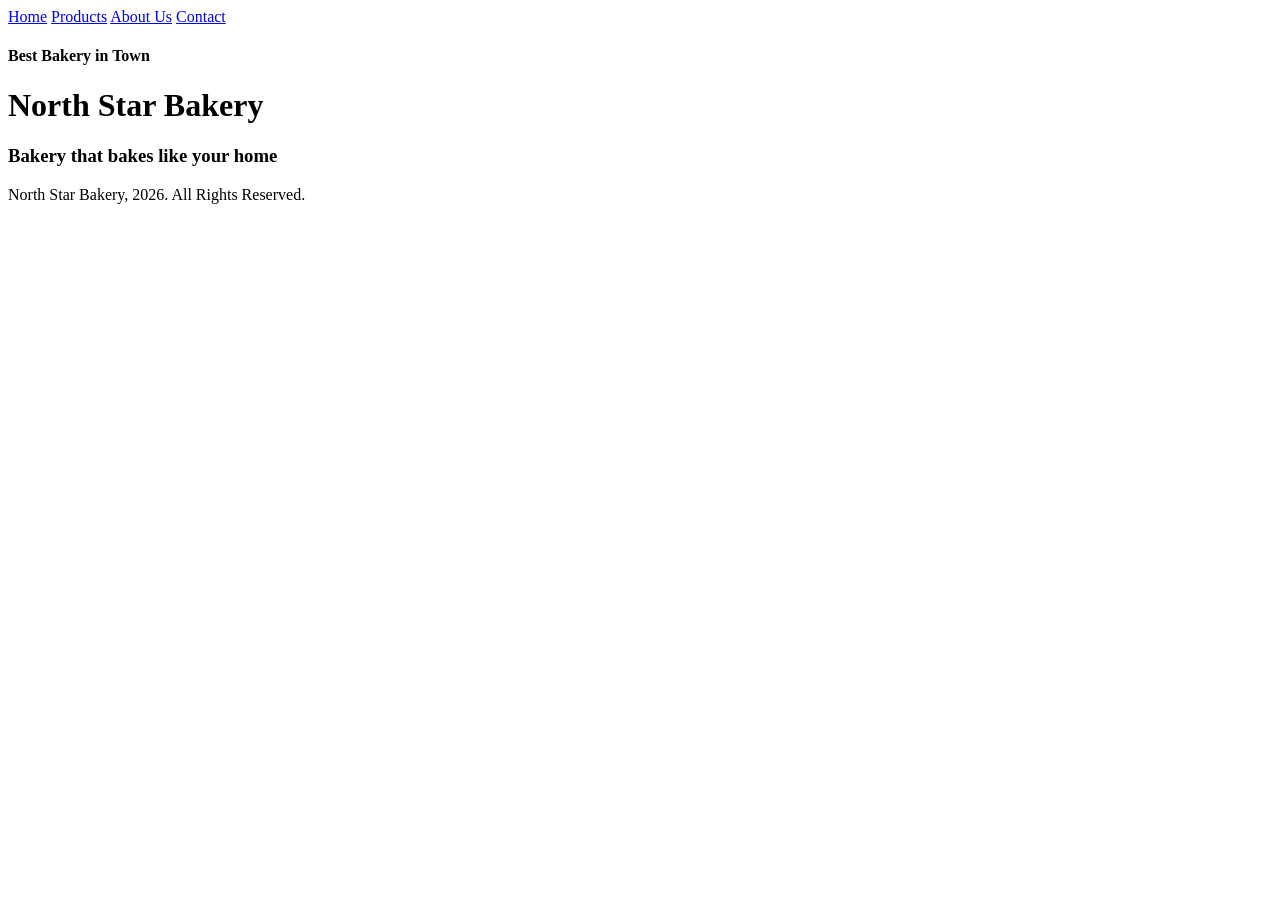
==== index.html @ e4b74cd3 "Bakery website basic setup project setup files created with basic html code and readme file updated " ====
<!doctype html>
<html lang="en">
  <head>
    <meta charset="UTF-8" />
    <meta name="viewport" content="width=device-width, initial-scale=1.0" />
    <title>North Star Bakery</title>
  </head>
  <body>
    <header>
      <nav>
        <a href="index.html">Home</a>
        <a href="pages/products.html">Products</a>
        <a href="pages/about.html">About Us</a>
        <a href="pages/contact.html">Contact</a>
      </nav>
    </header>
    <main>
      <h4>Best Bakery in Town</h4>
      <h1>North Star Bakery</h1>
      <h3>Bakery that bakes like your home</h3>
    </main>
    <footer>
      <p>North Star Bakery, 2026. All Rights Reserved.</p>
    </footer>
  </body>
</html>
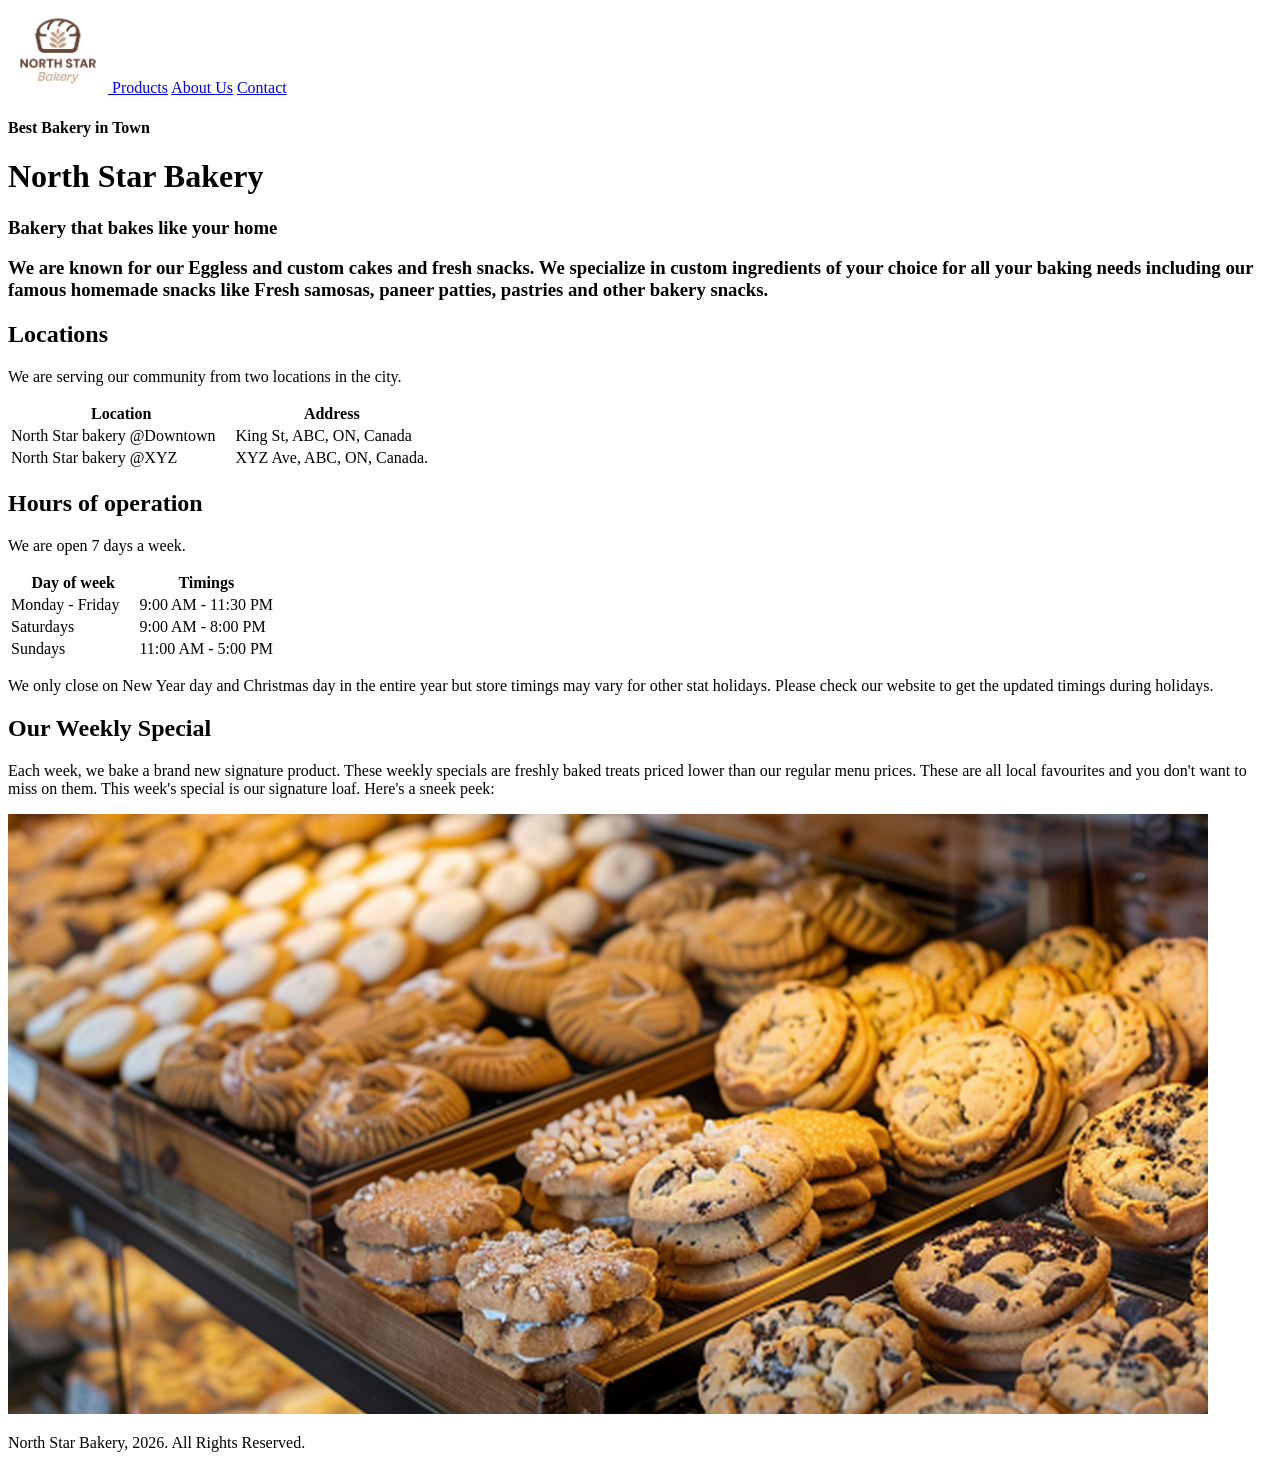
==== commit c827ce2f: "index page updated with required content Updated Read me file. Added images to the images directory." ====
--- a/index.html
+++ b/index.html
@@ -8,16 +8,92 @@
   <body>
     <header>
       <nav>
-        <a href="index.html">Home</a>
+        <a href="index.html">
+          <img
+            src="images/bakery-logo_c.png"
+            alt="North Star Bakery Home"
+            width="100"
+          />
+        </a>
         <a href="pages/products.html">Products</a>
         <a href="pages/about.html">About Us</a>
         <a href="pages/contact.html">Contact</a>
       </nav>
     </header>
     <main>
+      <!-- Welcome message -->
       <h4>Best Bakery in Town</h4>
       <h1>North Star Bakery</h1>
       <h3>Bakery that bakes like your home</h3>
+      <!-- Summary -->
+      <h3>
+        We are known for our Eggless and custom cakes and fresh snacks. We
+        specialize in custom ingredients of your choice for all your baking
+        needs including our famous homemade snacks like Fresh samosas, paneer
+        patties, pastries and other bakery snacks.
+      </h3>
+      <!-- Location -->
+      <h2>Locations</h2>
+      <p>We are serving our community from two locations in the city.</p>
+      <table>
+        <tr>
+          <th>Location</th>
+          <th>Address</th>
+        </tr>
+        <tr>
+          <td>North Star bakery @Downtown&emsp;</td>
+          <td>King St, ABC, ON, Canada</td>
+        </tr>
+        <tr>
+          <td>North Star bakery @XYZ</td>
+          <td>XYZ Ave, ABC, ON, Canada.</td>
+        </tr>
+      </table>
+      <!-- Hours and location snippets -->
+      <h2>Hours of operation</h2>
+      <p>We are open 7 days a week.</p>
+      <table>
+        <tr>
+          <th>Day of week</th>
+          <th>Timings</th>
+        </tr>
+        <tr>
+          <td>Monday - Friday&emsp;</td>
+          <td>9:00 AM - 11:30 PM</td>
+        </tr>
+        <tr>
+          <td>Saturdays</td>
+          <td>9:00 AM - 8:00 PM</td>
+        </tr>
+        <tr>
+          <td>Sundays</td>
+          <td>11:00 AM - 5:00 PM</td>
+        </tr>
+      </table>
+      <p>
+        We only close on New Year day and Christmas day in the entire year but
+        store timings may vary for other stat holidays. Please check our website
+        to get the updated timings during holidays.
+      </p>
+      <!-- featured item of the week -->
+      <h2>Our Weekly Special</h2>
+      <p>
+        Each week, we bake a brand new signature product. These weekly specials
+        are freshly baked treats priced lower than our regular menu prices.
+        These are all local favourites and you don't want to miss on them. This
+        week's special is our signature loaf. Here's a sneek peek:
+      </p>
+      <picture>
+        <source
+          srcset="images/bakery-feature-large_c.png"
+          media="(width > 480px)"
+        />
+        <img
+          src="images/bakery-feature-small_c.png"
+          alt="Featured baked items displayed in the baker's rack"
+          style="max-width: 98%; object-fit: fill"
+        />
+      </picture>
     </main>
     <footer>
       <p>North Star Bakery, 2026. All Rights Reserved.</p>
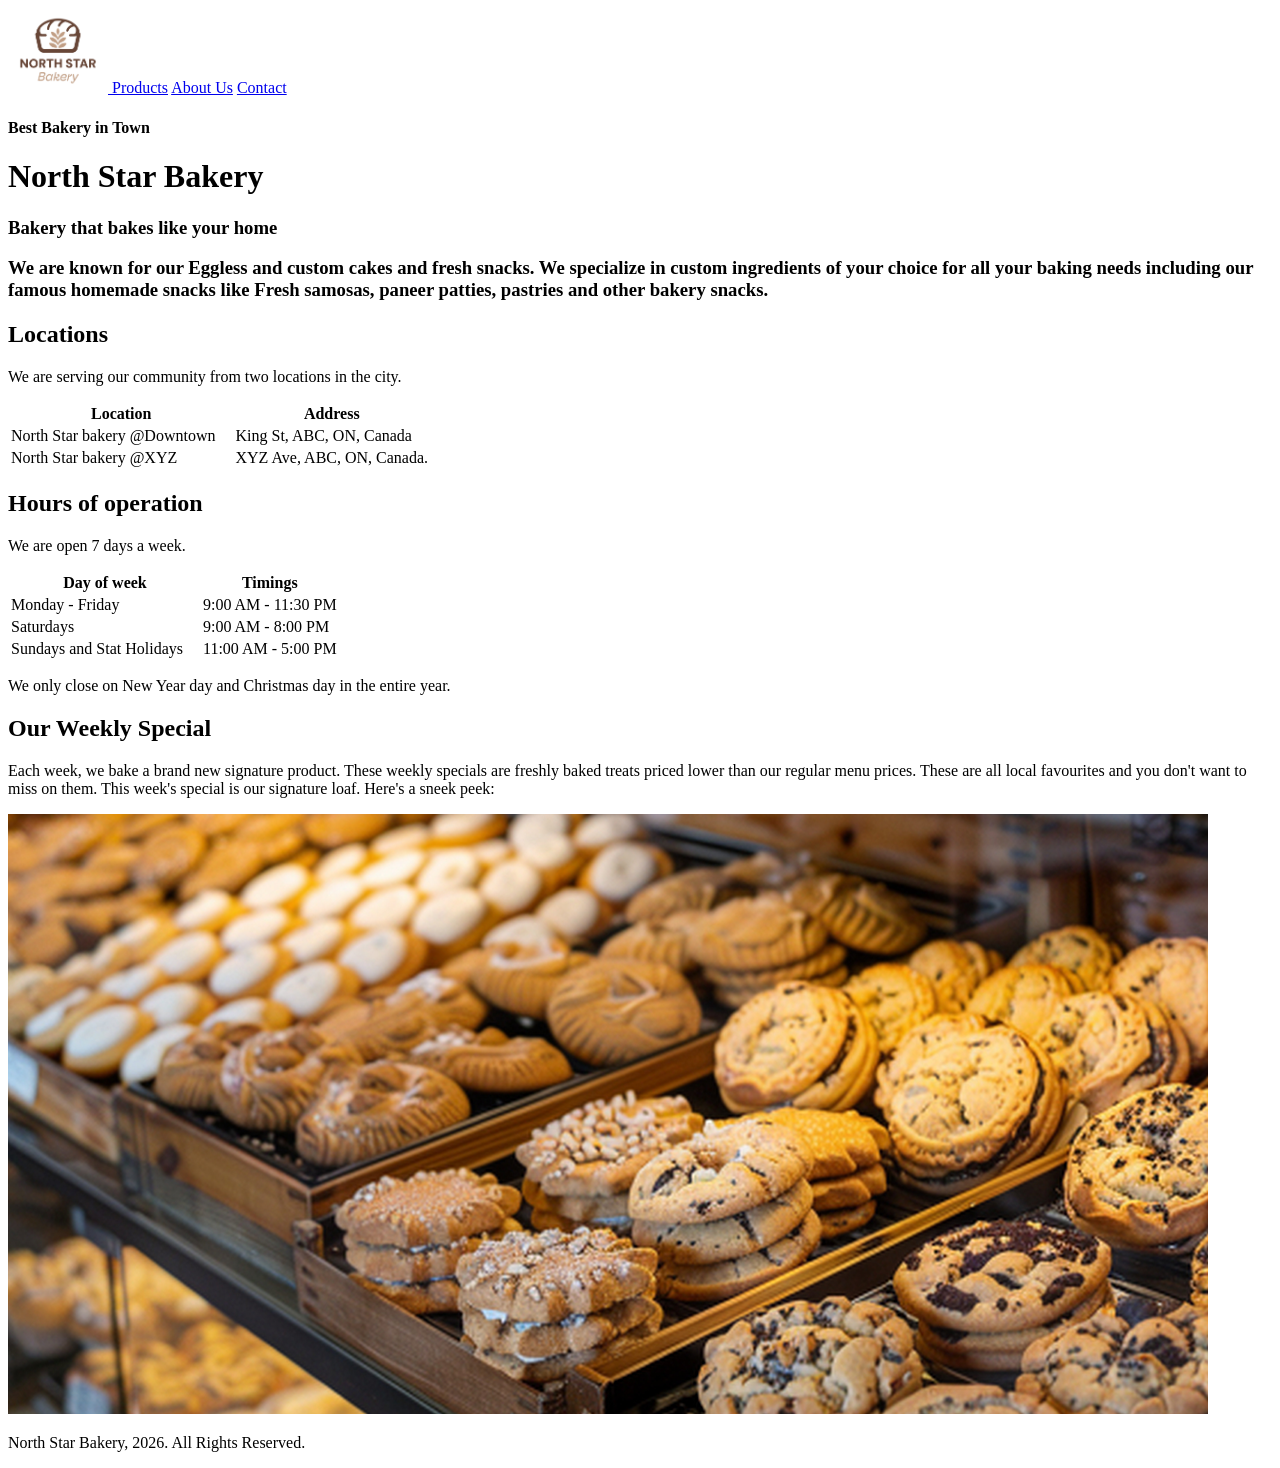
==== commit eb152b99: "contact page updated with required content README file updated. Added content to contact us page. Up" ====
--- a/index.html
+++ b/index.html
@@ -66,15 +66,11 @@
           <td>9:00 AM - 8:00 PM</td>
         </tr>
         <tr>
-          <td>Sundays</td>
+          <td>Sundays and Stat Holidays&emsp;</td>
           <td>11:00 AM - 5:00 PM</td>
         </tr>
       </table>
-      <p>
-        We only close on New Year day and Christmas day in the entire year but
-        store timings may vary for other stat holidays. Please check our website
-        to get the updated timings during holidays.
-      </p>
+      <p>We only close on New Year day and Christmas day in the entire year.</p>
       <!-- featured item of the week -->
       <h2>Our Weekly Special</h2>
       <p>
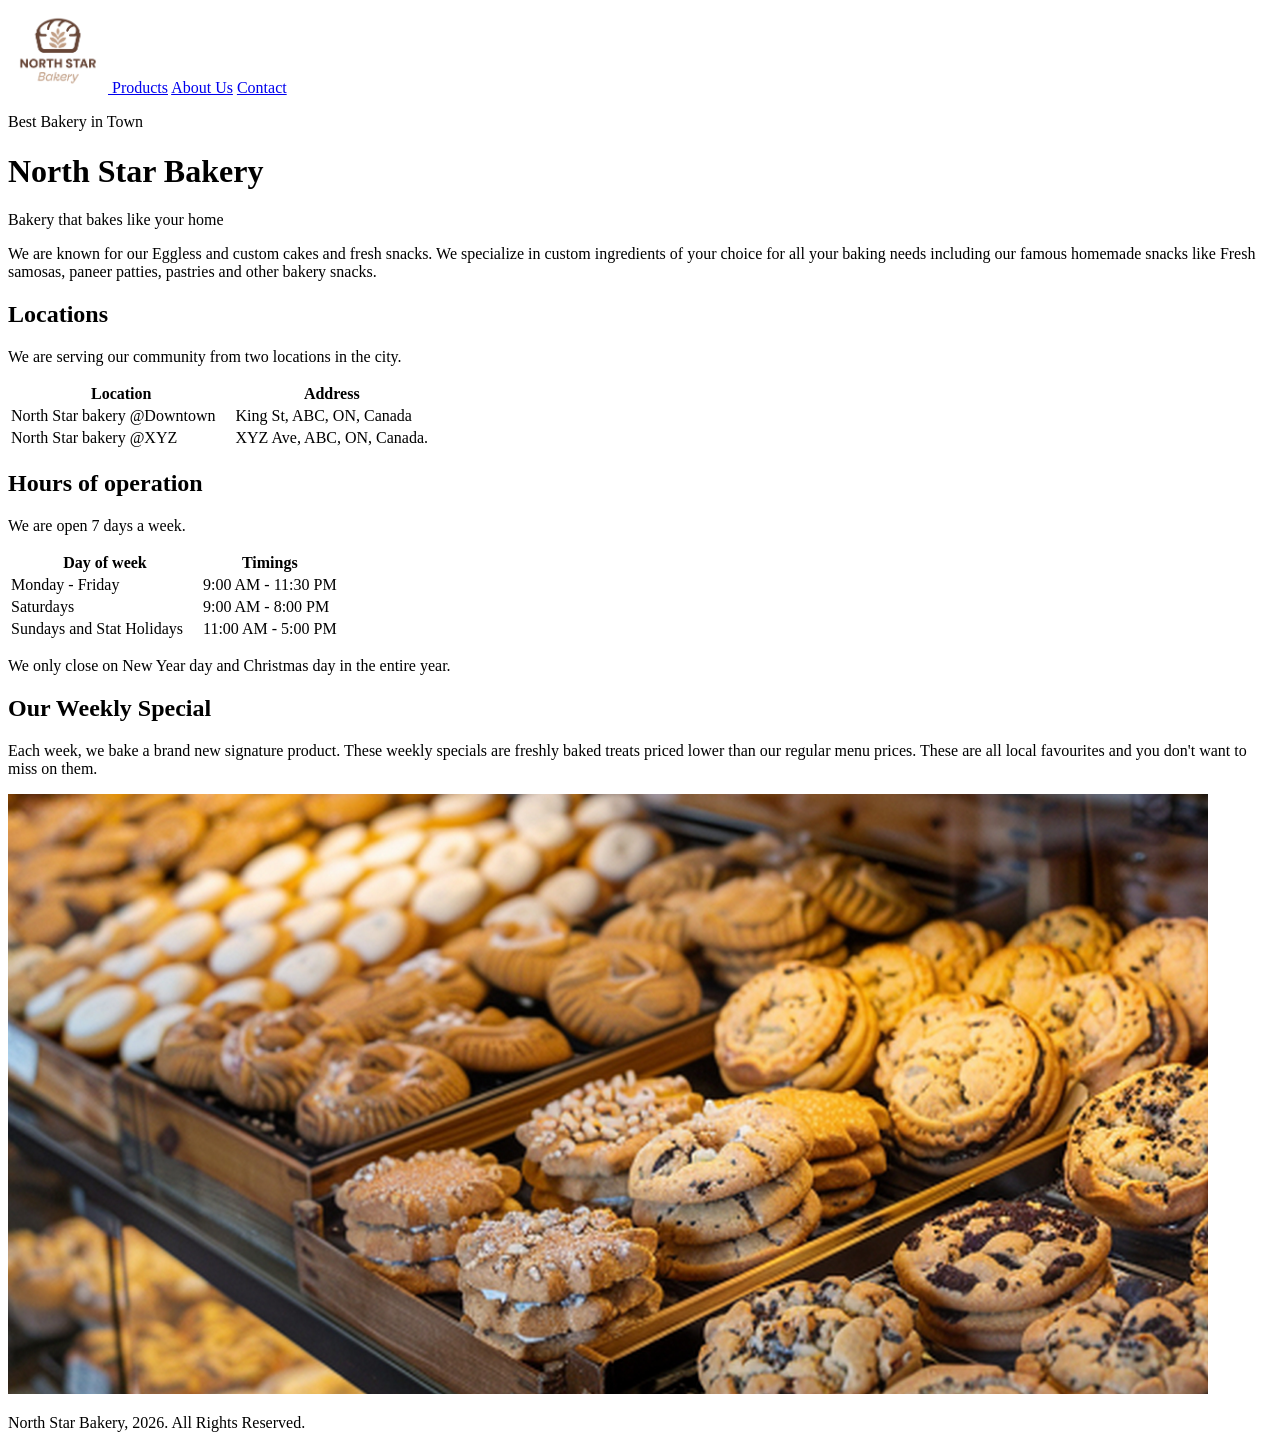
==== commit a213552b: "updated header heirarchy and other minor copy updates" ====
--- a/index.html
+++ b/index.html
@@ -22,16 +22,16 @@
     </header>
     <main>
       <!-- Welcome message -->
-      <h4>Best Bakery in Town</h4>
+      <p>Best Bakery in Town</p>
       <h1>North Star Bakery</h1>
-      <h3>Bakery that bakes like your home</h3>
+      <p>Bakery that bakes like your home</p>
       <!-- Summary -->
-      <h3>
+      <p>
         We are known for our Eggless and custom cakes and fresh snacks. We
         specialize in custom ingredients of your choice for all your baking
         needs including our famous homemade snacks like Fresh samosas, paneer
         patties, pastries and other bakery snacks.
-      </h3>
+      </p>
       <!-- Location -->
       <h2>Locations</h2>
       <p>We are serving our community from two locations in the city.</p>
@@ -76,8 +76,7 @@
       <p>
         Each week, we bake a brand new signature product. These weekly specials
         are freshly baked treats priced lower than our regular menu prices.
-        These are all local favourites and you don't want to miss on them. This
-        week's special is our signature loaf. Here's a sneek peek:
+        These are all local favourites and you don't want to miss on them.
       </p>
       <picture>
         <source
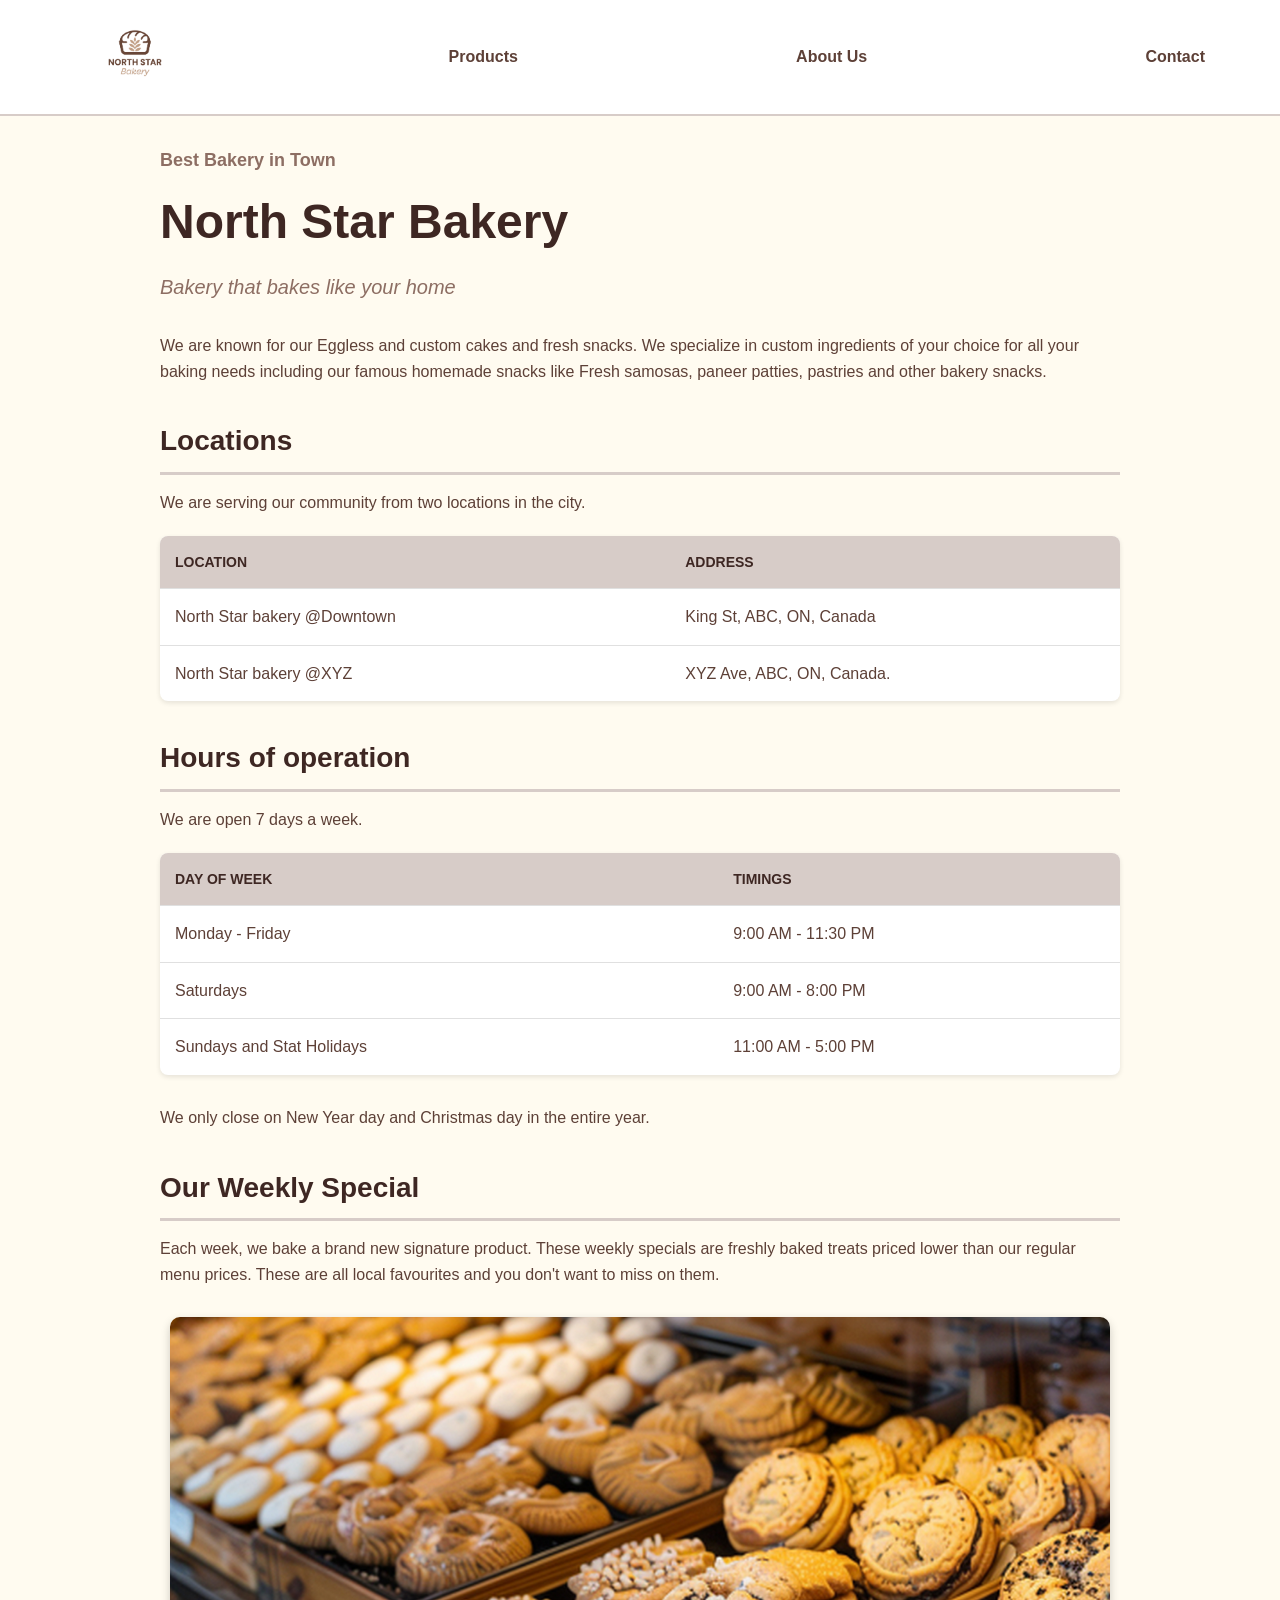
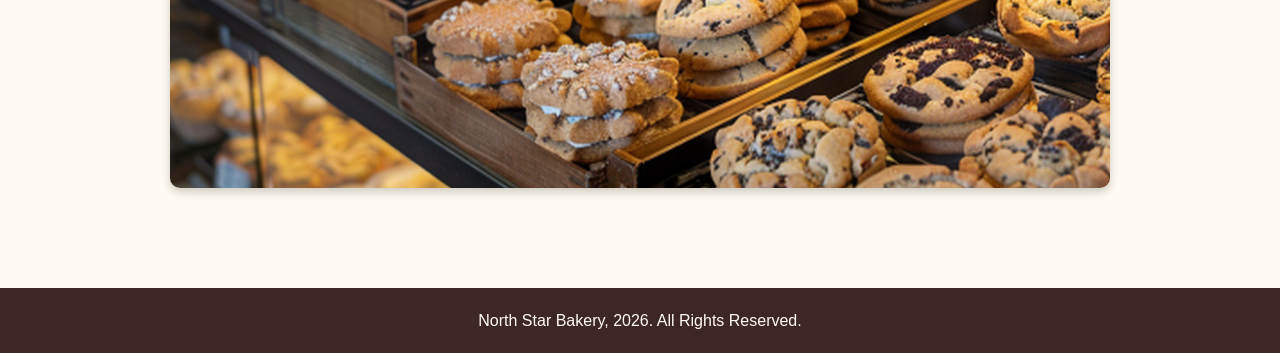
==== commit 93af1497: "Added css styling to the project with a consistnet warm cream colored theme" ====
--- a/index.html
+++ b/index.html
@@ -4,6 +4,7 @@
     <meta charset="UTF-8" />
     <meta name="viewport" content="width=device-width, initial-scale=1.0" />
     <title>North Star Bakery</title>
+    <link rel="stylesheet" href="style.css" />
   </head>
   <body>
     <header>
--- a/style.css
+++ b/style.css
@@ -0,0 +1,273 @@
+* {
+  margin: 0;
+  padding: 0;
+  box-sizing: border-box;
+}
+
+body {
+  font-family: Arial, sans-serif;
+  line-height: 1.6;
+  color: #5d4037;
+  background-color: #fffbf0;
+}
+
+
+/* header & nav */
+header {
+  background-color: #fff;
+  padding: 15px 0;
+  border-bottom: 2px solid #d7ccc8;
+  position: sticky;
+  top: 0;
+  z-index: 100;
+}
+
+nav {
+  display: flex;
+  align-items: center;
+  justify-content: space-between;
+  max-width: 1200px;
+  margin: 0 auto;
+  padding: 0 20px;
+}
+
+nav img {
+  height: 60px;
+  width: auto;
+}
+
+nav a {
+  text-decoration: none;
+  color: #5d4037;
+  font-weight: bold;
+  margin-left: 25px;
+  font-size: 16px;
+  padding: 8px 15px;
+  border-radius: 5px;
+  transition: background-color 0.3s ease;
+}
+
+nav a:hover {
+  background-color: #f5e6d3;
+}
+
+
+/* main content */
+main {
+  max-width: 1000px;
+  margin: 0 auto;
+  padding: 30px 20px;
+}
+
+main p:first-of-type {
+  font-size: 18px;
+  font-weight: bold;
+  color: #8d6e63;
+  margin-bottom: 10px;
+}
+
+h1 {
+  font-size: 48px;
+  color: #3e2723;
+  margin-bottom: 10px;
+  font-weight: bold;
+}
+
+main h1 + p {
+  font-size: 20px;
+  color: #8d6e63;
+  margin-bottom: 30px;
+  font-style: italic;
+}
+
+main p {
+  margin-bottom: 20px;
+  font-size: 16px;
+}
+
+h2 {
+  font-size: 28px;
+  color: #3e2723;
+  margin: 35px 0 15px 0;
+  border-bottom: 3px solid #d7ccc8;
+  padding-bottom: 8px;
+}
+
+/* table style.. */
+table {
+  width: 100%;
+  border-collapse: collapse;
+  margin-bottom: 30px;
+  background-color: #fff;
+  border-radius: 8px;
+  overflow: hidden;
+  box-shadow: 0 2px 5px rgba(0,0,0,0.1);
+}
+
+th, td {
+  padding: 15px;
+  text-align: left;
+  border-bottom: 1px solid #e0e0e0;
+}
+
+th {
+  background-color: #d7ccc8;
+  color: #3e2723;
+  font-weight: bold;
+  text-transform: uppercase;
+  font-size: 14px;
+}
+
+tr:last-child td {
+  border-bottom: none;
+}
+
+tr:hover {
+  background-color: #f5f5f5;
+}
+
+/* hero item */
+main picture {
+  text-align: center;
+  margin: 30px 0;
+  display: block;
+}
+
+main picture img {
+  max-width: 100%;
+  height: auto;
+  border-radius: 10px;
+  box-shadow: 0 4px 10px rgba(0,0,0,0.2);
+  display: block;
+  margin: 0 auto;
+}
+
+/* footer stye */
+footer {
+  background-color: #3e2723;
+  color: #fffbf0;
+  text-align: center;
+  padding: 20px;
+  margin-top: 40px;
+}
+
+main > div {
+  display: grid;
+  grid-template-columns: repeat(auto-fit, minmax(280px, 1fr));
+  gap: 30px;
+  margin-top: 30px;
+}
+
+main > div:last-child {
+  grid-column: 1 / -1;
+  display: flex;
+  flex-direction: column;
+  align-items: center;
+}
+
+/* desktop4 columns */
+@media (min-width: 1024px) {
+  main > div {
+    grid-template-columns: repeat(4, 1fr);
+  }
+}
+
+/* 2 columns desktop */
+@media (min-width: 768px) and (max-width: 1023px) {
+  main > div {
+    grid-template-columns: repeat(2, 1fr);
+  }
+}
+
+/* Mobile - only single column */
+@media (max-width: 767px) {
+  main > div {
+    grid-template-columns: 1fr;
+  }
+}
+
+main > div img {
+  max-width: 100%;
+  height: auto;
+  border-radius: 8px;
+  margin-bottom: 10px;
+  display: block;
+  margin-left: auto;
+  margin-right: auto;
+}
+
+main > div h2 {
+  margin-top: 0;
+  margin-bottom: 10px;
+  font-size: 22px;
+}
+
+main > div p {
+  margin-bottom: 10px;
+  font-size: 15px;
+}
+
+main > div:last-child video {
+  max-width: 700px;           
+  max-height: 400px;         
+  width: 100%;              
+  height: auto;              
+  display: block;           
+  margin: 0 auto 20px auto;  
+}
+
+/* media query for mobile styles. */
+@media (max-width: 768px) {
+  nav {
+    flex-direction: column;
+    gap: 15px;
+    align-items: center;
+  }
+
+  nav a {
+    margin-left: 0;
+    margin-bottom: 5px;
+    width: 100%;
+    text-align: center;
+  }
+
+  h1 {
+    font-size: 36px;
+  }
+
+  h2 {
+    font-size: 24px;
+  }
+
+  main {
+    padding: 20px 15px;
+  }
+
+  th, td {
+    padding: 12px;
+    font-size: 14px;
+  }
+
+  table {
+    font-size: 14px;
+  }
+
+  main picture img {
+    width: 100%;
+  }
+}
+
+@media (max-width: 480px) {
+  h1 {
+    font-size: 30px;
+  }
+
+  h2 {
+    font-size: 22px;
+  }
+
+  nav a {
+    font-size: 14px;
+    padding: 6px 12px;
+  }
+}
